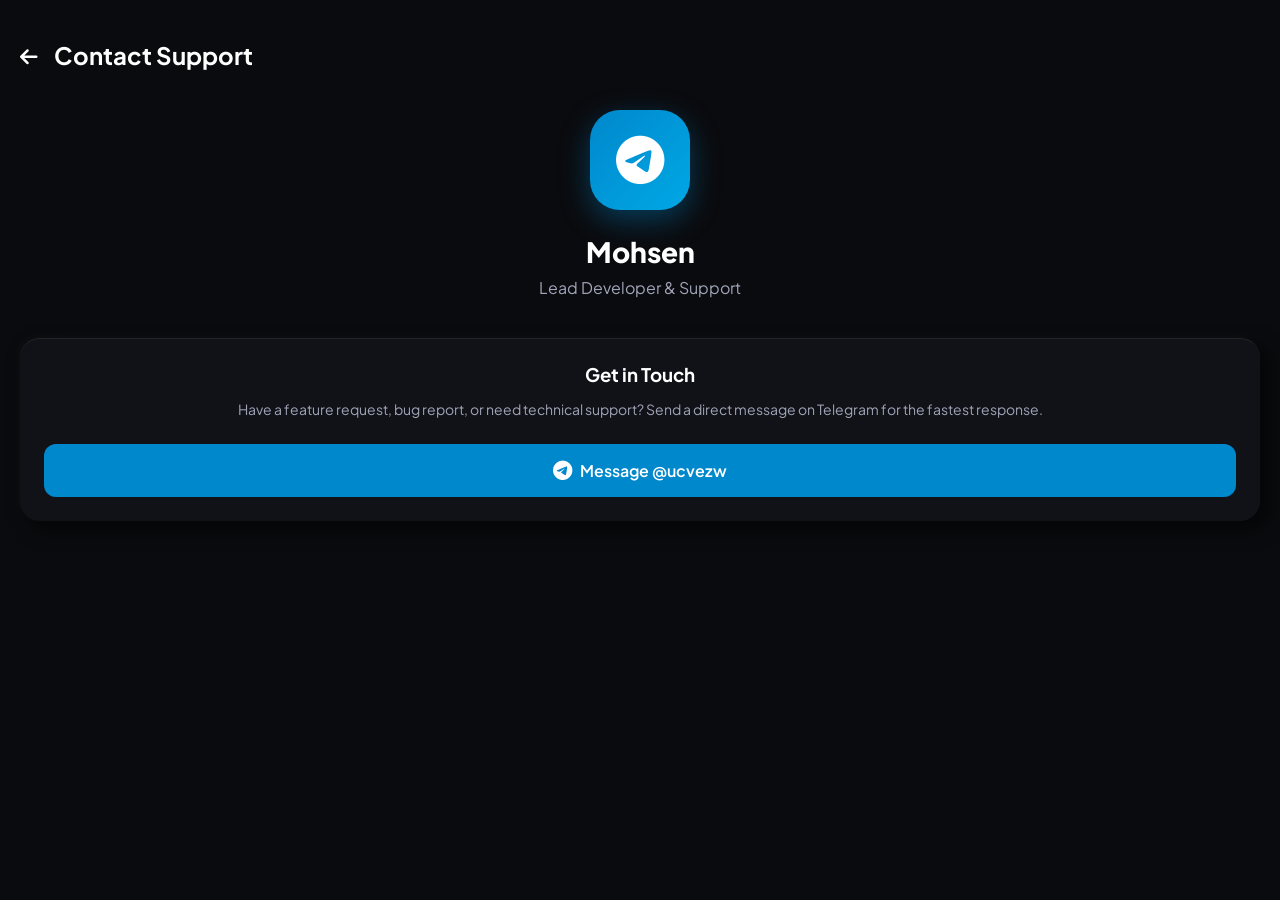
==== contact.html @ 371576cc "Update contact.html" ====
<!DOCTYPE html>
<html lang="en">
<head>
    <meta charset="UTF-8">
    <meta name="viewport" content="width=device-width, initial-scale=1.0, maximum-scale=1.0, user-scalable=no">
    <title>Contact | Octave</title>
    <link rel="stylesheet" href="css/style.css">
    <link rel="stylesheet" href="https://cdnjs.cloudflare.com/ajax/libs/font-awesome/6.5.0/css/all.min.css">
    <link rel="preconnect" href="https://fonts.googleapis.com">
    <link rel="preconnect" href="https://fonts.gstatic.com" crossorigin>
    <link href="https://fonts.googleapis.com/css2?family=Plus+Jakarta+Sans:wght@400;500;600;700;800&display=swap" rel="stylesheet">
</head>
<body style="overflow-y: auto;">
    <div class="mobile-app" style="display: block; padding: 20px 20px 120px 20px;">
        
        <div style="display: flex; align-items: center; gap: 16px; margin-bottom: 40px; margin-top: 20px;">
            <a href="index.html" class="icon-btn" style="text-decoration: none;"><i class="fa-solid fa-arrow-left"></i></a>
            <h1 style="font-size: 24px; font-weight: 700;">Contact Support</h1>
        </div>

        <div style="text-align: center; margin-bottom: 40px;">
            <div style="width: 100px; height: 100px; background: linear-gradient(135deg, #0088cc 0%, #00a8e5 100%); border-radius: 30px; display: flex; align-items: center; justify-content: center; font-size: 50px; color: #fff; margin: 0 auto 24px; box-shadow: 0 10px 30px rgba(0, 136, 204, 0.4);">
                <i class="fa-brands fa-telegram"></i>
            </div>
            <h2 style="font-size: 28px; font-weight: 800; margin-bottom: 8px;">Mohsen</h2>
            <p style="color: var(--text-secondary); font-size: 16px;">Lead Developer & Support</p>
        </div>

        <div class="glass-panel shadow-heavy" style="padding: 24px; border-radius: 20px; text-align: center;">
            <h3 style="margin-bottom: 12px;">Get in Touch</h3>
            <p style="color: var(--text-secondary); font-size: 14px; margin-bottom: 24px; line-height: 1.6;">Have a feature request, bug report, or need technical support? Send a direct message on Telegram for the fastest response.</p>
            
            <a href="https://t.me/ucvezw" target="_blank" class="btn-primary" style="display: flex; align-items: center; justify-content: center; width: 100%; background: #0088cc; color: #ffffff; text-decoration: none; padding: 16px; font-size: 16px; border-radius: 12px; font-weight: 600;">
                <i class="fa-brands fa-telegram" style="margin-right: 8px; font-size: 20px;"></i> Message @ucvezw
            </a>
        </div>

    </div>
</body>
</html>
---- css/style.css ----
:root {
    /* Premium Dark Palette */
    --bg-deep: #0a0b0e;
    --bg-surface: #14161c;
    --accent: #1ed760; /* Octave Green */
    --text-primary: #ffffff;
    --text-secondary: #a0a4b8;
    
    /* Glassmorphism */
    --glass-bg: rgba(20, 22, 28, 0.75);
    --glass-border: rgba(255, 255, 255, 0.08);
    
    /* Heavy Duty Shadows */
    --shadow-soft: 4px 4px 10px rgba(0, 0, 0, 0.4), -2px -2px 6px rgba(255, 255, 255, 0.02);
    --shadow-heavy: 8px 8px 20px rgba(0, 0, 0, 0.6), -2px -2px 8px rgba(255, 255, 255, 0.03);
}

* {
    box-sizing: border-box;
    margin: 0;
    padding: 0;
    -webkit-tap-highlight-color: transparent;
}

body {
    font-family: 'Plus Jakarta Sans', sans-serif;
    background-color: var(--bg-deep);
    color: var(--text-primary);
    overflow: hidden; /* Lock body */
    height: 100dvh; /* Mobile viewport height fix */
}

/* Base App Structure */
.mobile-app {
    position: relative;
    height: 100%;
    width: 100%;
    display: flex;
    flex-direction: column;
}

/* Scroll Utilities (Hidden scrollbars for clean mobile UI) */
.scroll-y { overflow-y: auto; overflow-x: hidden; }
.scroll-x { overflow-x: auto; overflow-y: hidden; white-space: nowrap; }
.scroll-y::-webkit-scrollbar, .scroll-x::-webkit-scrollbar { display: none; }
.scroll-y, .scroll-x { -ms-overflow-style: none; scrollbar-width: none; }

.main-content {
    flex: 1;
    padding-bottom: 20px;
}

.bottom-spacer {
    height: 160px; /* Space for mini-player and bottom nav */
}

/* --- HEADER & CHIPS --- */
.app-header {
    padding: 40px 20px 20px 20px;
    background: linear-gradient(to bottom, rgba(30, 215, 96, 0.15) 0%, var(--bg-deep) 100%);
}

.greeting {
    display: flex;
    justify-content: space-between;
    align-items: center;
    margin-bottom: 24px;
}

.greeting h1 {
    font-size: 24px;
    font-weight: 700;
    letter-spacing: -0.5px;
}

.header-actions {
    display: flex;
    gap: 16px;
}

.icon-btn {
    background: transparent;
    border: none;
    color: var(--text-primary);
    font-size: 20px;
    cursor: pointer;
}

.filter-chips {
    display: flex;
    gap: 10px;
    padding-bottom: 5px;
}

.chip {
    background: var(--bg-surface);
    color: var(--text-primary);
    padding: 8px 16px;
    border-radius: 20px;
    font-size: 13px;
    font-weight: 500;
    box-shadow: var(--shadow-soft);
    border: 1px solid rgba(255,255,255,0.02);
}

.chip.active {
    background: var(--accent);
    color: var(--bg-deep);
    font-weight: 600;
}

/* --- SECTIONS & CARDS --- */
.content-section {
    padding: 24px 0 0 20px;
}

.section-title {
    font-size: 20px;
    font-weight: 700;
    margin-bottom: 16px;
}

/* Horizontal Scrolling Cards */
.horizontal-scroll {
    display: flex;
    gap: 16px;
    padding-right: 20px;
}

.square-card {
    width: 140px;
    display: flex;
    flex-direction: column;
    gap: 10px;
}

.card-art {
    width: 140px;
    height: 140px;
    background: #2a2d36;
    border-radius: 12px;
}

.shadow-heavy {
    box-shadow: var(--shadow-heavy);
}

.card-title {
    font-size: 13px;
    font-weight: 600;
    color: var(--text-secondary);
    text-overflow: ellipsis;
    overflow: hidden;
}

/* Vertical Lists */
.vertical-list {
    display: flex;
    flex-direction: column;
    gap: 16px;
    padding-right: 20px;
}

.list-item {
    display: flex;
    align-items: center;
    gap: 14px;
}

.list-art {
    width: 65px;
    height: 65px;
    background: #2a2d36;
    border-radius: 8px;
    flex-shrink: 0;
}

.list-info {
    flex: 1;
    min-width: 0;
}

.list-title {
    font-size: 15px;
    font-weight: 600;
    margin-bottom: 4px;
    white-space: nowrap;
    overflow: hidden;
    text-overflow: ellipsis;
}

.list-subtitle {
    font-size: 13px;
    color: var(--text-secondary);
    white-space: nowrap;
    overflow: hidden;
    text-overflow: ellipsis;
}

/* --- GLASSMORPHISM COMPONENTS --- */
.glass-panel {
    background: var(--glass-bg);
    backdrop-filter: blur(16px);
    -webkit-backdrop-filter: blur(16px);
    border-top: 1px solid var(--glass-border);
}

/* Floating Mini Player */
.mini-player {
    position: fixed;
    bottom: 70px; /* Sits right above nav */
    left: 8px;
    right: 8px;
    border-radius: 12px;
    overflow: hidden;
    z-index: 100;
    box-shadow: 0 10px 30px rgba(0,0,0,0.5);
    border: 1px solid var(--glass-border);
}

.progress-bar-mini {
    height: 2px;
    background: var(--text-primary);
    position: absolute;
    top: 0; left: 0;
    border-radius: 2px;
}

.mini-inner {
    display: flex;
    align-items: center;
    padding: 8px 12px;
    gap: 12px;
}

.mini-art {
    width: 40px;
    height: 40px;
    border-radius: 6px;
    background: #444;
    box-shadow: var(--shadow-soft);
}

.mini-info {
    flex: 1;
    min-width: 0;
}

.mini-title {
    font-size: 13px;
    font-weight: 700;
    white-space: nowrap;
    overflow: hidden;
    text-overflow: ellipsis;
}

.mini-artist {
    font-size: 12px;
    color: var(--accent);
}

.mini-controls {
    display: flex;
    align-items: center;
    gap: 16px;
}

.mini-controls .icon-btn {
    font-size: 18px;
    color: var(--text-primary);
}

/* Bottom Navigation Bar */
.bottom-nav {
    position: fixed;
    bottom: 0;
    left: 0;
    width: 100%;
    height: 65px;
    display: flex;
    justify-content: space-around;
    align-items: center;
    z-index: 90;
    padding-bottom: 5px; /* Safe area adjustment */
}

.nav-item {
    display: flex;
    flex-direction: column;
    align-items: center;
    gap: 4px;
    color: var(--text-secondary);
    cursor: pointer;
    width: 60px;
}

.nav-item i {
    font-size: 20px;
    transition: transform 0.2s;
}

.nav-item span {
    font-size: 10px;
    font-weight: 500;
}

.nav-item.active {
    color: var(--text-primary);
}

.nav-item.active i {
    transform: scale(1.1);
}
/* --- DYNAMIC VIEWS (SEARCH & LIBRARY) --- */
.search-header { 
    padding: 40px 20px 20px 20px; 
    background: var(--bg-deep); 
}

.search-title { 
    font-size: 24px; 
    font-weight: 700; 
    margin-bottom: 16px; 
}

.search-input-wrap { 
    position: relative; 
}

.search-input-wrap i { 
    position: absolute; 
    left: 16px; 
    top: 50%; 
    transform: translateY(-50%); 
    color: var(--text-secondary); 
}

.search-box { 
    width: 100%; 
    background: var(--bg-surface); 
    border: 1px solid var(--glass-border); 
    padding: 14px 14px 14px 44px; 
    border-radius: 8px; 
    color: var(--text-primary); 
    font-family: inherit; 
    font-size: 14px; 
    box-shadow: var(--shadow-soft); 
    outline: none; 
}

.search-box:focus { 
    border-color: var(--accent); 
}

.search-results { 
    padding: 20px; 
    display: flex; 
    flex-direction: column; 
    gap: 12px; 
}

.result-item { 
    display: flex; 
    align-items: center; 
    gap: 14px; 
    padding: 12px; 
    background: var(--bg-surface); 
    border-radius: 8px; 
    box-shadow: var(--shadow-soft); 
    cursor: pointer; 
    transition: background 0.2s; 
}

.result-item:active { 
    background: var(--bg-deep); 
}

.result-thumb { 
    width: 50px; 
    height: 50px; 
    border-radius: 6px; 
    background: #2a2d36; 
    object-fit: cover; 
}

.result-info { 
    flex: 1; 
    min-width: 0; 
}

.result-title { 
    font-size: 14px; 
    font-weight: 600; 
    white-space: nowrap; 
    overflow: hidden; 
    text-overflow: ellipsis; 
    margin-bottom: 4px; 
}

.result-artist { 
    font-size: 12px; 
    color: var(--text-secondary); 
}

/* Loading Spinner for Search */
.spinner { 
    border: 3px solid rgba(255,255,255,0.1); 
    border-top-color: var(--accent); 
    border-radius: 50%; 
    width: 24px; 
    height: 24px; 
    animation: spin 1s linear infinite; 
    margin: 20px auto; 
}

@keyframes spin { 
    to { transform: rotate(360deg); } 
}
/* --- FULL SCREEN NOW PLAYING PAGE --- */
.full-player-overlay {
    position: fixed;
    top: 100vh; /* Hidden below screen initially */
    left: 0;
    width: 100%;
    height: 100vh;
    background: linear-gradient(180deg, #1e2128 0%, var(--bg-deep) 100%);
    z-index: 1000;
    display: flex;
    flex-direction: column;
    padding: 20px;
    transition: top 0.35s cubic-bezier(0.2, 0.8, 0.2, 1);
}

.full-player-overlay.active {
    top: 0;
}

.fp-header {
    display: flex;
    justify-content: space-between;
    align-items: center;
    padding-top: 20px;
    margin-bottom: 40px;
}

.fp-header-title {
    font-size: 12px;
    font-weight: 700;
    letter-spacing: 1px;
    text-transform: uppercase;
    color: var(--text-secondary);
}

.fp-art-container {
    width: 100%;
    aspect-ratio: 1;
    margin-bottom: 40px;
}

#fp-art {
    width: 100%;
    height: 100%;
    object-fit: cover;
    border-radius: 12px;
    display: none; /* Hidden until loaded */
}

.fp-info-row {
    display: flex;
    justify-content: space-between;
    align-items: center;
    margin-bottom: 30px;
}

.fp-meta {
    flex: 1;
    min-width: 0;
    padding-right: 16px;
}

#fp-title {
    font-size: 22px;
    font-weight: 800;
    margin-bottom: 4px;
    white-space: nowrap;
    overflow: hidden;
    text-overflow: ellipsis;
}

#fp-artist {
    font-size: 16px;
    color: var(--text-secondary);
}

.fp-progress-section {
    margin-bottom: 30px;
}

.fp-progress-bar {
    width: 100%;
    height: 4px;
    background: rgba(255,255,255,0.1);
    border-radius: 2px;
    margin-bottom: 8px;
}

.fp-progress-fill {
    height: 100%;
    background: var(--text-primary);
    border-radius: 2px;
    position: relative;
    transition: width 0.2s linear;
}

.fp-progress-fill::after {
    content: '';
    position: absolute;
    right: -4px;
    top: -4px;
    width: 12px;
    height: 12px;
    background: var(--text-primary);
    border-radius: 50%;
    box-shadow: 0 0 10px rgba(255,255,255,0.5);
}

.fp-time-row {
    display: flex;
    justify-content: space-between;
    font-size: 12px;
    color: var(--text-secondary);
    font-weight: 500;
}

.fp-controls {
    display: flex;
    justify-content: space-between;
    align-items: center;
    padding: 0 10px;
}

.play-btn-huge {
    width: 64px;
    height: 64px;
    border-radius: 50%;
    background: var(--accent);
    color: var(--bg-deep);
    border: none;
    font-size: 24px;
    display: flex;
    justify-content: center;
    align-items: center;
    box-shadow: 0 8px 24px rgba(30, 215, 96, 0.3);
}
/* --- MODALS & UI OVERLAYS --- */

.modal-overlay {
    position: fixed;
    top: 0; left: 0; width: 100%; height: 100%;
    background: rgba(10, 11, 14, 0.8);
    backdrop-filter: blur(5px);
    z-index: 2000;
    display: flex;
    align-items: center;
    justify-content: center;
    padding: 20px;
    opacity: 0;
    pointer-events: none;
    transition: opacity 0.3s ease;
}

.modal-overlay.active {
    opacity: 1;
    pointer-events: auto;
}

.modal-content {
    background: var(--bg-surface);
    width: 100%;
    max-width: 340px;
    border-radius: 20px;
    padding: 24px;
    border: 1px solid var(--glass-border);
    transform: translateY(20px);
    transition: transform 0.3s cubic-bezier(0.2, 0.8, 0.2, 1);
}

.modal-overlay.active .modal-content {
    transform: translateY(0);
}

.modal-actions {
    display: flex;
    gap: 12px;
}

.btn-primary, .btn-secondary {
    flex: 1;
    padding: 14px;
    border-radius: 12px;
    font-size: 14px;
    font-weight: 600;
    font-family: inherit;
    cursor: pointer;
    text-align: center;
    text-decoration: none;
    border: none;
    transition: all 0.2s;
}

.btn-primary {
    background: var(--accent);
    color: var(--bg-deep);
}

.btn-primary:active { background: #18ab4c; }

.btn-secondary {
    background: transparent;
    color: var(--text-primary);
    border: 1px solid var(--glass-border);
}

.btn-secondary:active { background: rgba(255,255,255,0.05); }

.modern-input {
    width: 100%;
    background: var(--bg-deep);
    border: 1px solid var(--glass-border);
    color: var(--text-primary);
    padding: 14px 16px;
    border-radius: 12px;
    font-family: inherit;
    font-size: 15px;
    outline: none;
}

.modern-input:focus {
    border-color: var(--accent);
}

/* --- HAMBURGER SIDE DRAWER --- */
.drawer-backdrop {
    position: fixed;
    top: 0; left: 0; width: 100%; height: 100%;
    background: rgba(0,0,0,0.6);
    z-index: 1500;
    opacity: 0;
    pointer-events: none;
    transition: opacity 0.3s ease;
}

.drawer-backdrop.active {
    opacity: 1;
    pointer-events: auto;
}

.side-drawer {
    position: fixed;
    top: 0; right: -300px;
    width: 280px;
    height: 100%;
    background: var(--bg-surface);
    z-index: 1501;
    box-shadow: -10px 0 30px rgba(0,0,0,0.5);
    transition: right 0.3s cubic-bezier(0.2, 0.8, 0.2, 1);
    display: flex;
    flex-direction: column;
}

.side-drawer.active {
    right: 0;
}

.drawer-header {
    padding: 30px 20px 20px;
    display: flex;
    justify-content: space-between;
    align-items: center;
    border-bottom: 1px solid var(--glass-border);
}

.drawer-header h2 { font-size: 20px; }

.drawer-links {
    padding: 20px;
    display: flex;
    flex-direction: column;
    gap: 8px;
}

.drawer-item {
    padding: 16px;
    border-radius: 12px;
    color: var(--text-primary);
    text-decoration: none;
    font-weight: 500;
    display: flex;
    align-items: center;
    gap: 16px;
    cursor: pointer;
    transition: background 0.2s;
}

.drawer-item i {
    font-size: 18px;
    color: var(--text-secondary);
    width: 20px;
    text-align: center;
}

.drawer-item:hover, .drawer-item:active {
    background: rgba(255,255,255,0.05);
}
/* --- Z-INDEX FIXES & OVERLAYS --- */
.drawer-backdrop { z-index: 3000 !important; }
.side-drawer { z-index: 3001 !important; }
.modal-overlay { z-index: 4000 !important; }

.track-opts-btn {
    background: transparent;
    border: none;
    color: var(--text-secondary);
    padding: 10px;
    font-size: 16px;
    cursor: pointer;
}

.empty-state-text {
    color: var(--text-secondary);
    font-size: 13px;
    text-align: center;
    padding: 20px 0;
}
/* --- MEGA UPDATE OVERLAYS & ACTIONS --- */
.fp-action-row { 
    display: flex; 
    justify-content: center; 
    gap: 32px; 
    margin-top: 24px; 
}
.fp-action-row .icon-btn { 
    color: var(--text-secondary); 
    font-size: 18px; 
    transition: color 0.2s;
}
.fp-action-row .icon-btn:active { color: var(--accent); }

.full-overlay-panel { 
    position: absolute; 
    top: 0; left: 0; 
    width: 100%; height: 100%; 
    background: rgba(10, 11, 14, 0.95); 
    backdrop-filter: blur(15px); 
    z-index: 100; 
    padding: 60px 20px 20px; 
    display: none; 
    flex-direction: column; 
    overflow-y: auto; 
    opacity: 0; 
    transition: opacity 0.3s ease; 
}
.full-overlay-panel.active { 
    display: flex; 
    opacity: 1; 
}

.panel-header { 
    display: flex; 
    justify-content: space-between; 
    align-items: center; 
    margin-bottom: 24px; 
    border-bottom: 1px solid var(--glass-border);
    padding-bottom: 16px;
}
.panel-header h2 { font-size: 20px; font-weight: 700; color: var(--text-primary); }

#lyrics-content { 
    color: var(--text-primary); 
    font-size: 16px; 
    line-height: 2; 
    text-align: center; 
    white-space: pre-wrap; 
    padding-bottom: 40px; 
}
/* --- BEAUTIFUL FULL PLAYER LAYOUT --- */
.full-player-overlay {
    display: flex;
    flex-direction: column;
    justify-content: space-between;
    padding-bottom: 40px; /* Gives breathing room for navigation bars */
}

.fp-art-container {
    flex: 1;
    max-height: 40vh; /* Keeps art from pushing controls off-screen */
    display: flex;
    align-items: center;
    justify-content: center;
}

#fp-art {
    max-height: 100%;
    width: auto;
    border-radius: 12px;
}

.fp-actions-grid {
    display: flex;
    justify-content: space-between;
    padding: 10px 40px;
}

.fp-actions-grid .icon-btn {
    display: flex;
    flex-direction: column;
    gap: 6px;
    font-size: 16px;
    color: var(--text-secondary);
}

.fp-progress-section {
    margin-top: auto;
    margin-bottom: 10px;
}

.fp-controls {
    margin-bottom: 20px;
}
/* --- TIGHTENED FULL PLAYER LAYOUT --- */
.full-player-overlay {
    padding: 10px 20px 20px 20px !important;
    justify-content: space-between;
}

.fp-art-container {
    max-height: 35vh; /* Prevents overflow */
    margin: 10px 0;
}

#fp-art {
    max-height: 100%;
    width: auto;
    object-fit: contain;
}

.fp-info-row {
    margin-bottom: 5px;
}

/* 30% Smaller Lyrics/Queue row */
.fp-actions-grid {
    display: flex;
    justify-content: space-between;
    padding: 0 40px;
    transform: scale(0.7); /* Reduces size by 30% */
    transform-origin: center;
    margin: -10px 0;
}

.fp-progress-section {
    margin-top: 10px;
}

.fp-controls {
    margin-bottom: 10px;
}
/* --- SPOTIFY-STYLE TIGHT LAYOUT --- */
.full-player-overlay {
    display: flex;
    flex-direction: column;
    padding: 10px 20px 30px 20px !important; /* Extra bottom padding for nav */
    height: 100vh;
    box-sizing: border-box;
    overflow: hidden; /* No scrolling */
}

.fp-art-container {
    flex: 0 1 auto; 
    max-height: 35vh; /* ART SHRINKS TO FIT */
    margin: 10px auto;
    display: flex;
    justify-content: center;
}

#fp-art {
    max-height: 100%;
    aspect-ratio: 1/1;
    border-radius: 8px;
    box-shadow: 0 10px 30px rgba(0,0,0,0.5);
}

.fp-info-row {
    display: flex;
    justify-content: space-between;
    align-items: center;
    margin: 10px 0;
}

/* Lyrics/Queue buttons 30% smaller */
.fp-actions-grid {
    display: flex;
    justify-content: space-between;
    padding: 0 20px;
    transform: scale(0.7);
    transform-origin: center;
    margin: -10px 0;
}

.fp-progress-section {
    margin: 10px 0;
}

.fp-controls {
    display: flex;
    justify-content: center;
    align-items: center;
    gap: 40px;
    margin-bottom: 20px;
}
/* --- PREMIUM LIQUID LAYOUT --- */
.full-player-overlay {
    position: fixed;
    top: 100vh; left: 0; width: 100%; height: 100%;
    background: var(--bg-deep); /* Base dark background */
    padding: 10px 20px 20px 20px !important;
    display: flex;
    flex-direction: column;
    z-index: 1000;
    transition: top 0.35s cubic-bezier(0.2, 0.8, 0.2, 1);
}

/* Liquid Ambient Background */
.ambient-bg {
    position: absolute;
    top: 0; left: 0; width: 100%; height: 100%;
    z-index: -1;
    filter: blur(60px) saturate(200%);
    opacity: 0.3;
    pointer-events: none;
    background-size: cover;
    background-position: center;
}

.fp-art-container {
    flex: 1;
    display: flex;
    align-items: center;
    justify-content: center;
    margin: 10px 0;
    min-height: 0; /* Critical for preventing overflow */
}

#fp-art {
    width: 100%;
    max-width: 350px;
    height: auto;
    aspect-ratio: 1/1;
    border-radius: 12px;
    box-shadow: 0 20px 40px rgba(0,0,0,0.6);
}

.fp-info-row {
    margin-bottom: 5px;
    display: flex;
    justify-content: space-between;
}

.fp-actions-grid {
    display: flex;
    justify-content: space-around;
    padding: 5px 20px;
    margin-bottom: 5px;
}

.fp-progress-section {
    margin: 5px 0;
}

.fp-controls {
    display: flex;
    justify-content: space-between;
    align-items: center;
    padding: 0 20px;
    margin-bottom: 10px;
}
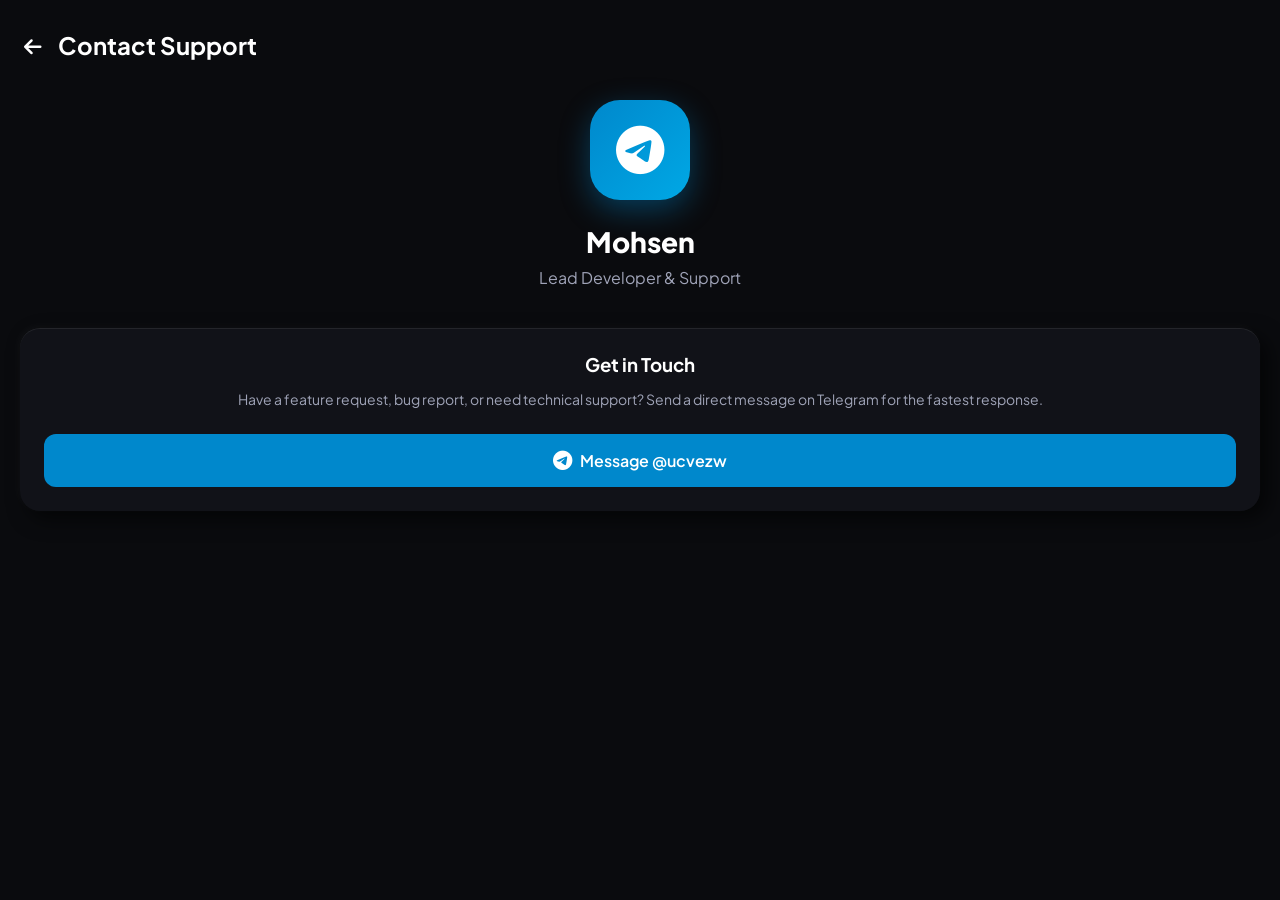
==== commit 5f18736c: "Update contact.html" ====
--- a/contact.html
+++ b/contact.html
@@ -10,10 +10,10 @@
     <link rel="preconnect" href="https://fonts.gstatic.com" crossorigin>
     <link href="https://fonts.googleapis.com/css2?family=Plus+Jakarta+Sans:wght@400;500;600;700;800&display=swap" rel="stylesheet">
 </head>
-<body style="overflow-y: auto;">
-    <div class="mobile-app" style="display: block; padding: 20px 20px 120px 20px;">
+<body style="overflow-y: auto; overflow-x: hidden;">
+    <div class="mobile-app" style="display: block; padding: 20px 20px 180px 20px; box-sizing: border-box; width: 100%; min-height: 100vh;">
         
-        <div style="display: flex; align-items: center; gap: 16px; margin-bottom: 40px; margin-top: 20px;">
+        <div style="display: flex; align-items: center; gap: 16px; margin-bottom: 40px; margin-top: 10px; padding-left: 4px;">
             <a href="index.html" class="icon-btn" style="text-decoration: none;"><i class="fa-solid fa-arrow-left"></i></a>
             <h1 style="font-size: 24px; font-weight: 700;">Contact Support</h1>
         </div>
@@ -34,7 +34,8 @@
                 <i class="fa-brands fa-telegram" style="margin-right: 8px; font-size: 20px;"></i> Message @ucvezw
             </a>
         </div>
-
+        
+        <div style="height: 100px; width: 100%;"></div>
     </div>
 </body>
 </html>
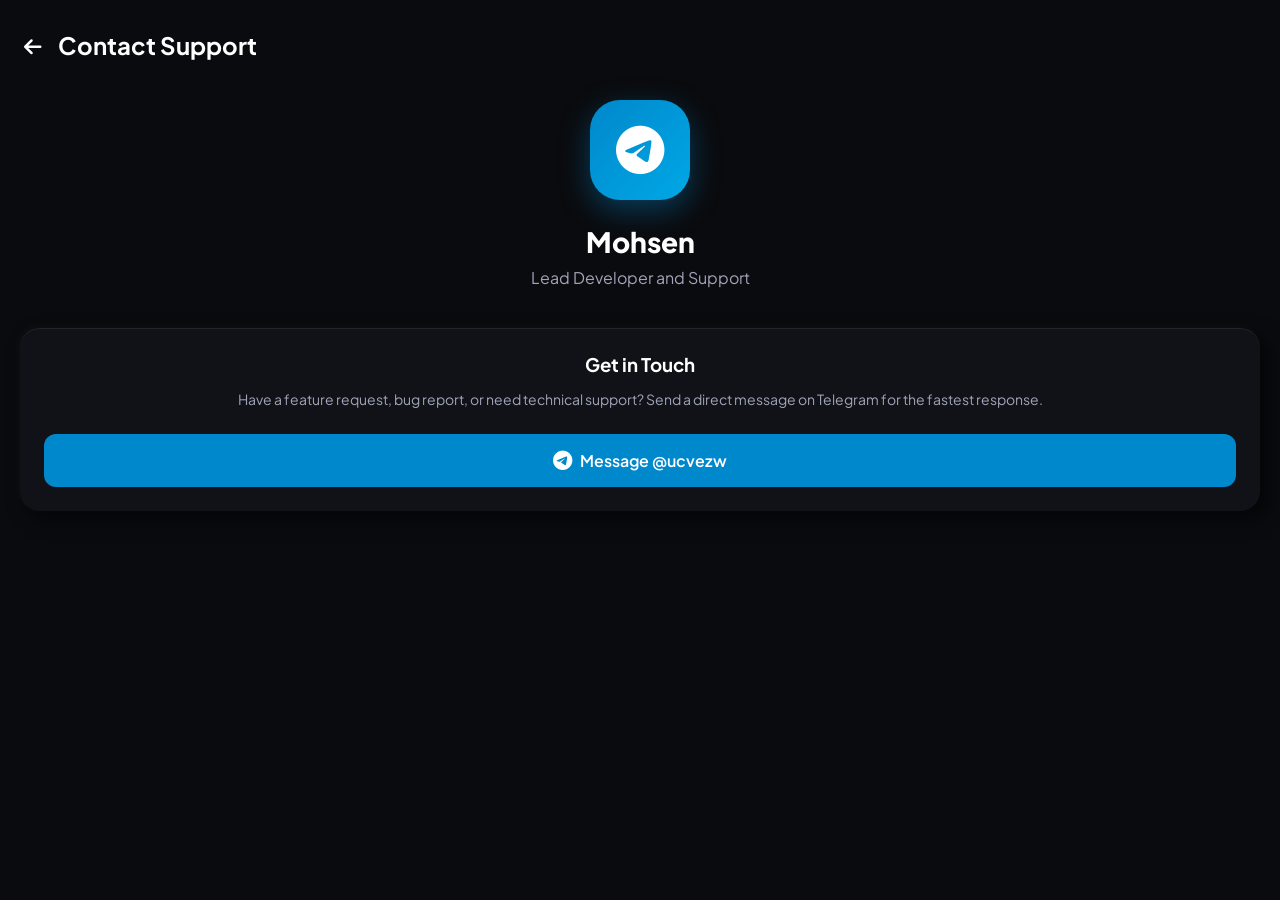
==== commit 2228f10f: "Update contact.html" ====
--- a/contact.html
+++ b/contact.html
@@ -23,7 +23,7 @@
                 <i class="fa-brands fa-telegram"></i>
             </div>
             <h2 style="font-size: 28px; font-weight: 800; margin-bottom: 8px;">Mohsen</h2>
-            <p style="color: var(--text-secondary); font-size: 16px;">Lead Developer & Support</p>
+            <p style="color: var(--text-secondary); font-size: 16px;">Lead Developer and Support</p>
         </div>
 
         <div class="glass-panel shadow-heavy" style="padding: 24px; border-radius: 20px; text-align: center;">
